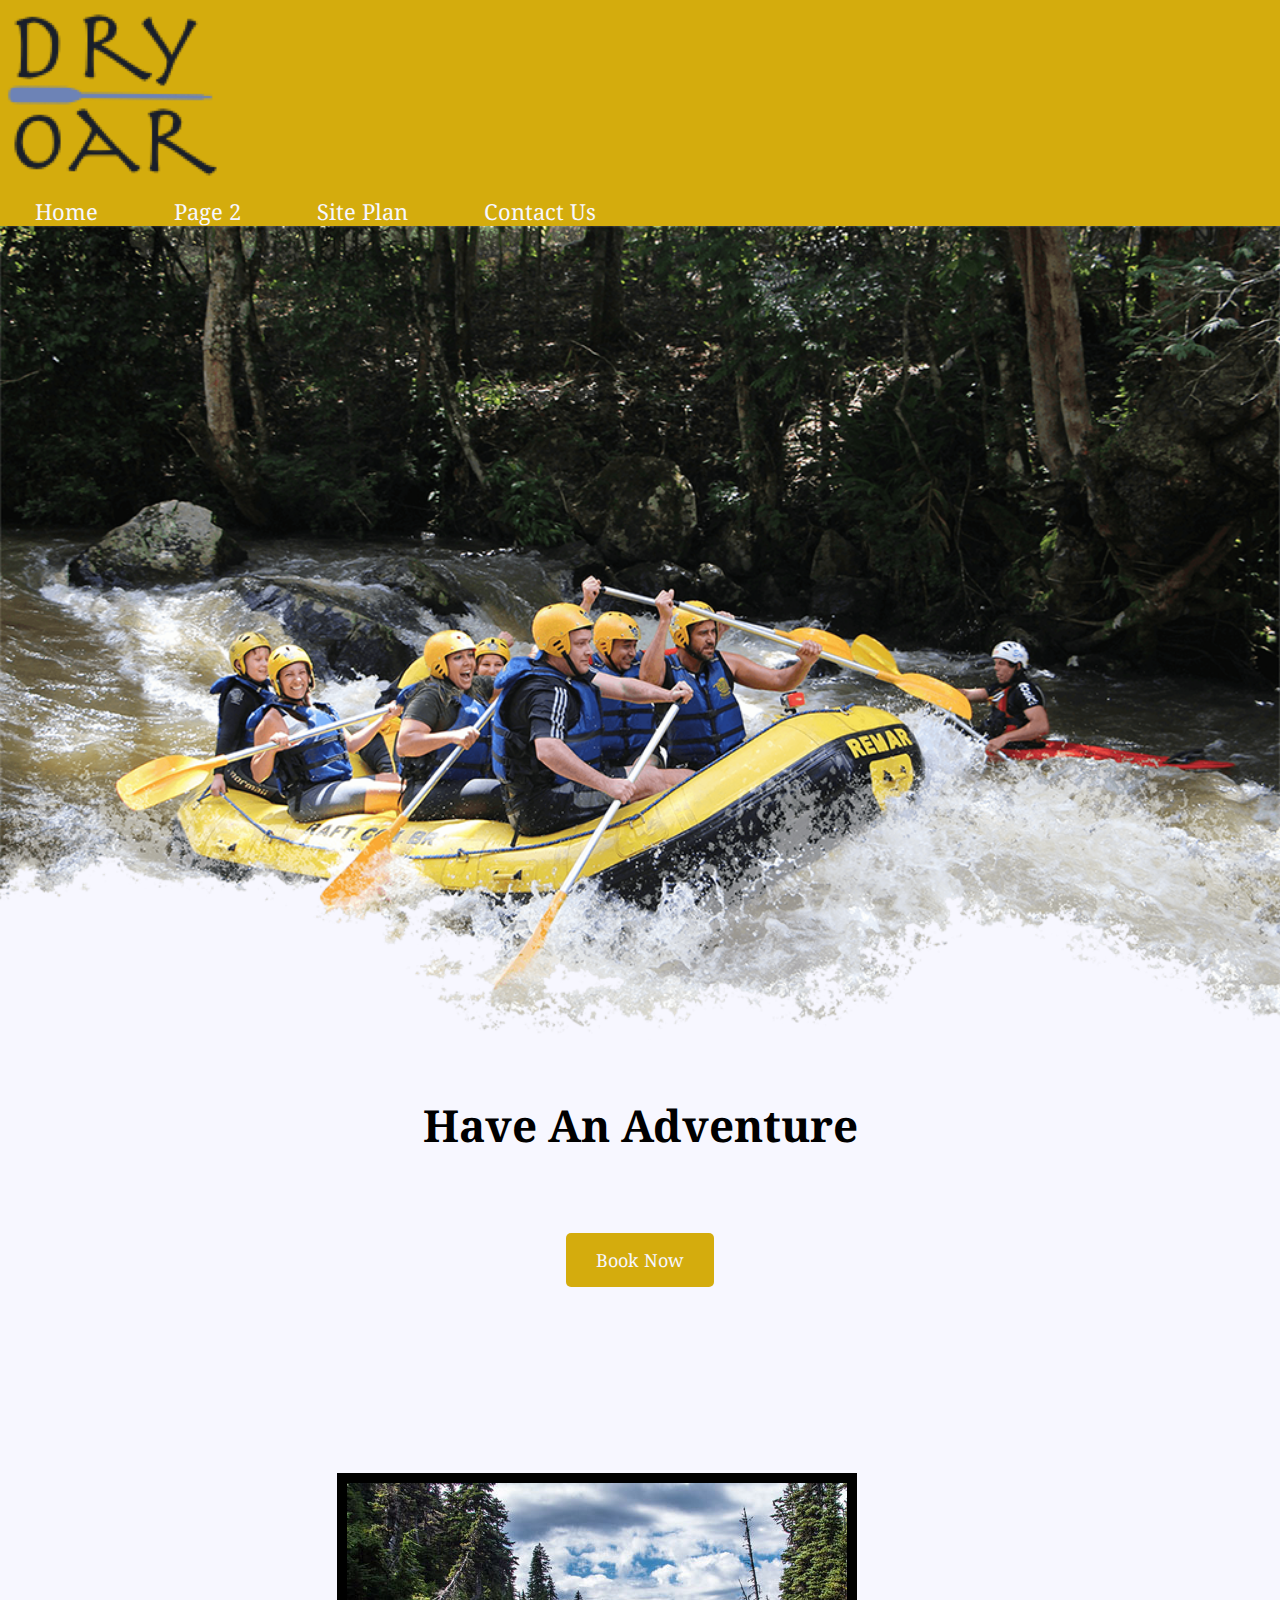
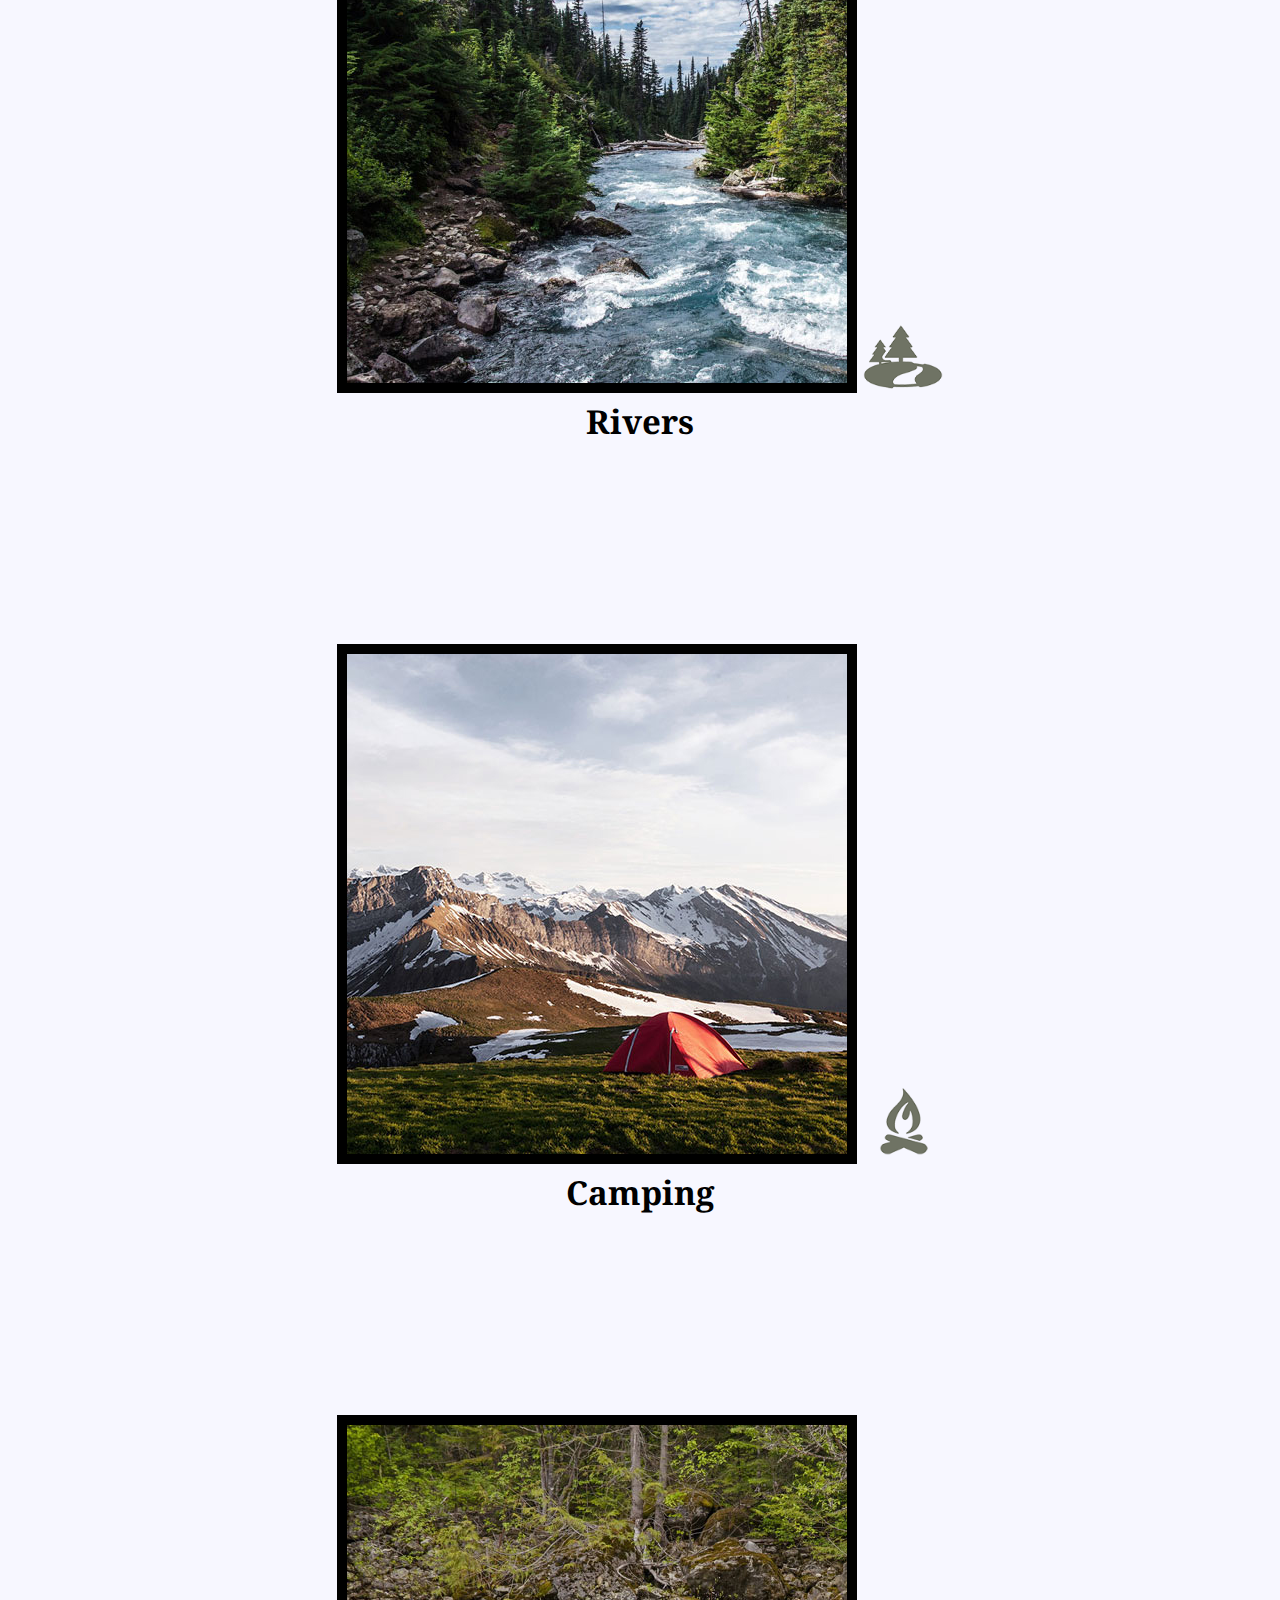
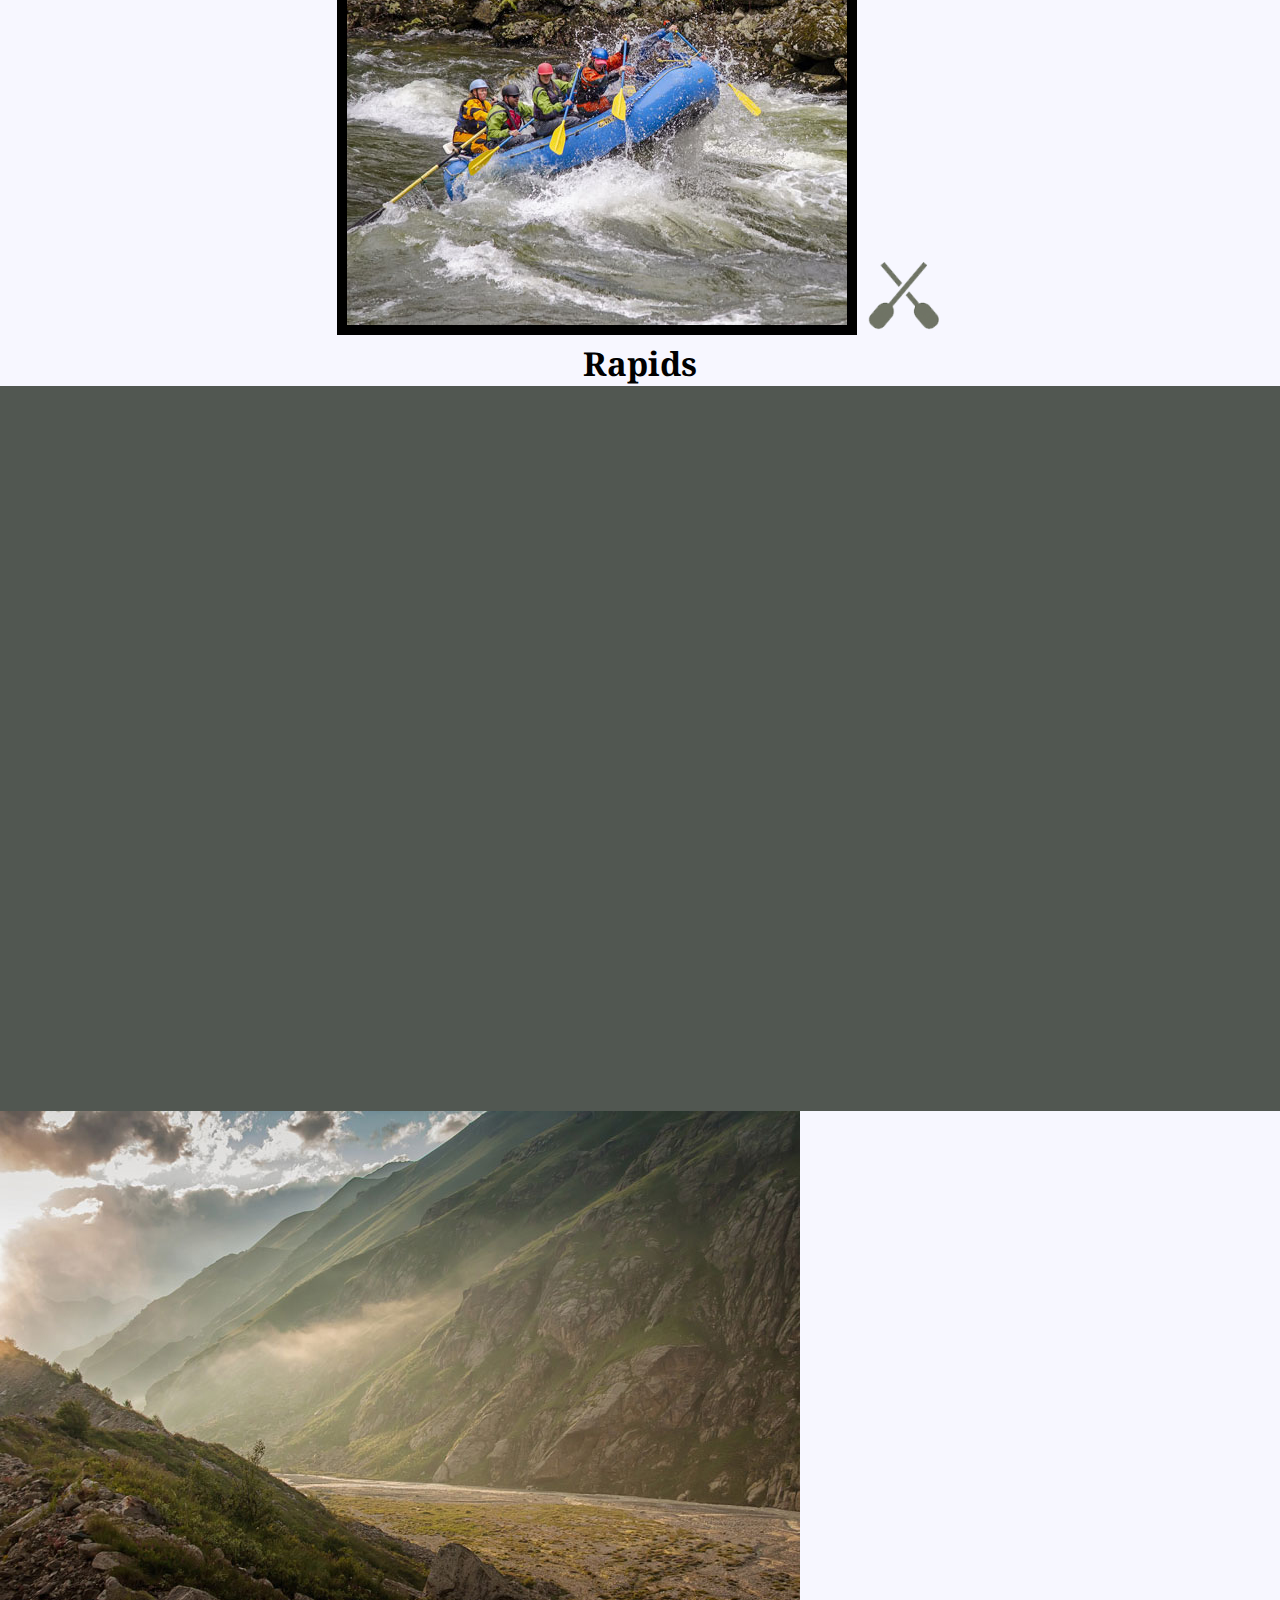
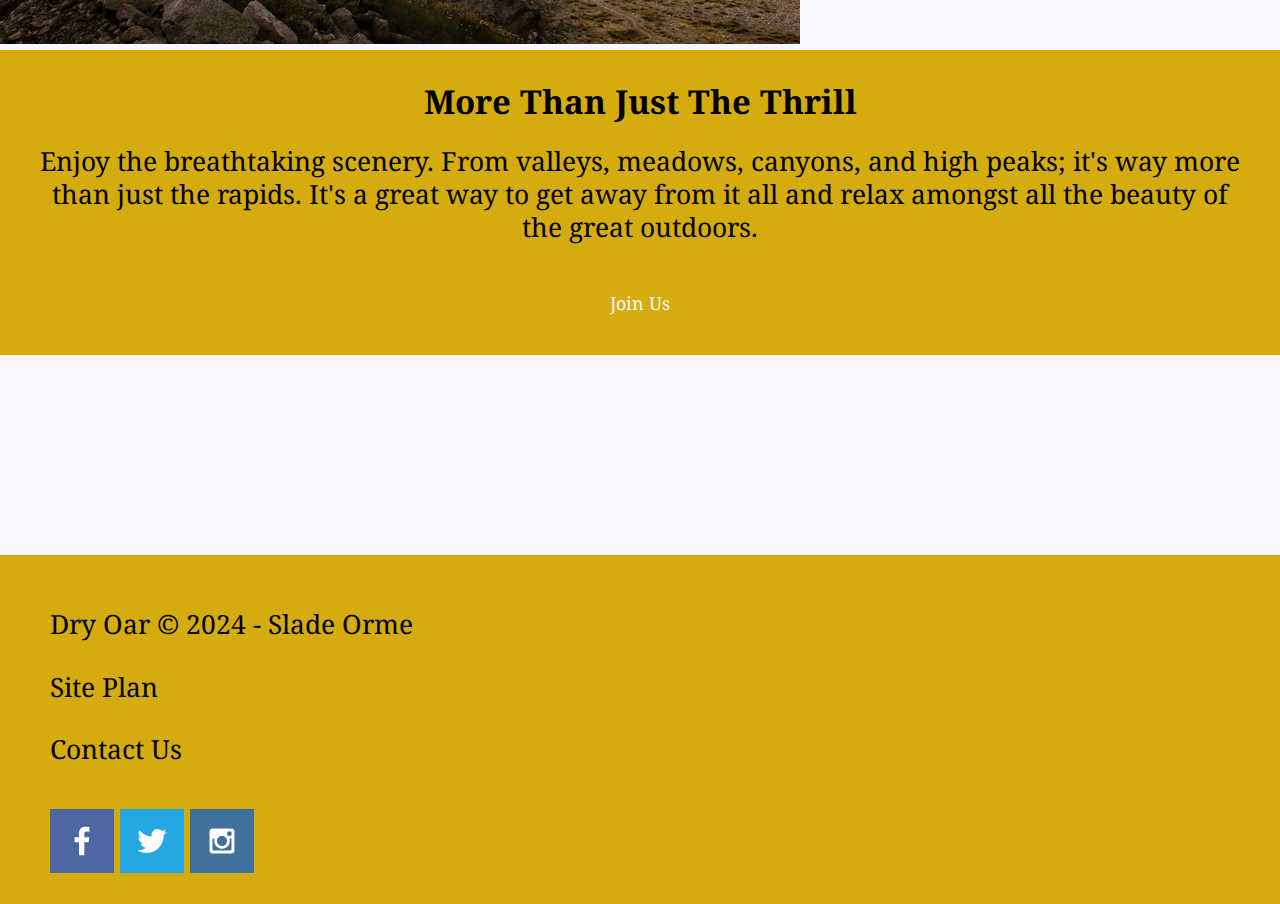
==== index.html @ e1083955 "Update css styling." ====
<!DOCTYPE html>
<html lang="en">
<head>
    <meta charset="UTF-8">
    <meta name="viewport" content="width=device-width, initial-scale=1.0">
    <title>White Water Rafting</title>
    <link rel="stylesheet" href="wwr/styles/style.css">
</head>
<body>
    <div id="content">
        <header>
            <a id="logo_link" href="index.html">
                <img class="logo" src="wwr/images/logo_1.png" alt="Dry Oar Logo">
            </a>
            <nav>
                <a href="index.html">Home</a>
                <a href="#">Page 2</a>
                <a href="site-plan-rafting.html" target="_blank">Site Plan</a>
                <a href="contactus.html" target="_blank">Contact Us</a>
            </nav>
        </header>
        <div id="hero">
            <div id="hero-box">
                <img id="hero-img" src="wwr/images/hero.png" alt="People enjoying white water rafting">
            </div>
            <section id="hero-msg">
                <h1 class="home-title">Have An Adventure</h1>
                <h4>Make Memories with Dry Oar</h4>
                <div class="button-box">
                    <a class="book" href="contactus.html">Book Now</a>
                </div>
            </section>
        </div>
        <main class="home-grid">
            <section class="rivers-card">
                <img class="card-img" src="wwr/images/rivers.jpg" alt="River in forest">
                <img class="icon" src="wwr/images/river_icon.png" alt="River icon">
                <h2>Rivers</2>
            </section>
            <section class="camping-card">
                <img class="card-img" src="wwr/images/camping.jpg" alt="Tent in mountains">
                <img class="icon" src="wwr/images/fire_icon.png" alt="Fire icon">
                <h2>Camping</h2>
            </section>
            <section class="rapids-card">
                <img class="card-img" src="wwr/images/rapids.jpg" alt="Rafting boat">
                <img class="icon" src="wwr/images/oars.png" alt="Oars icon">
                <h2>Rapids</h2>
            </section>
            <div id="background"></div>
            <img class="mountains" src="wwr/images/mountains.jpg" alt="Misty mountains">
            <section class="msg">
                <h2>More Than Just The Thrill</h2>
                <p>Enjoy the breathtaking scenery. From valleys, meadows, canyons, and high peaks; it's way more than just the rapids. It's a great way to get away from it all and relax amongst all the beauty of the great outdoors.</p>
                <a class="join" href="rivers.html">Join Us</a>
            </section>
        </main>
        <footer>
            <p>Dry Oar &copy; 2024 - Slade Orme</p>
            <p><a href="site-plan-rafting.html">Site Plan</a></p>
            <p><a href="contactus.html">Contact Us</a></p>
            <div class="social">
                <a href="https://facebook.com" target="_blank">
                    <img src="wwr/images/facebook.png" alt="Facebook icon">
                </a>
                <a href="https://twitter.com" target="_blank">
                    <img src="wwr/images/twitter.png" alt="Twitter icon">
                </a>
                <a href="https://instagram.com" target="_blank">
                    <img src="wwr/images/instagram.png" alt="Instagram icon">
                </a>
            </div>
        </footer>
    </div>
</body>
</html>
---- wwr/styles/style.css ----
@import url('https://fonts.googleapis.com/css2?family=Noto+Sans:ital,wght@0,100..900;1,100..900&family=Noto+Serif:ital,wght@0,100..900;1,100..900&display=swap');

body {
    font-family: "Noto Serif", Arial, Helvetica, sans-serif;
    font-size: 22px;
    background-color: #f7f7ff;
    margin: 0;
    padding: 0;
}

#content {
    max-width: 1600px;
    margin: 0 auto;
}

#background {
    height: 725px;
    background-color: #515751;
}

header {
    background-color: #d4ac0d;
}

nav a {
    text-align: center;
    color: #f7f7ff;
    text-decoration: none;
    padding: 35px;
}

nav a:hover {
    background-color: #395366;
    color: #f7f7ff;
}

#logo_link {
    padding-top: 5px;
}

#hero-msg h1, #hero-msg h4 {
    text-align: center;
}

#hero-img {
    width: 100%;
}

.book, .join {
    background-color: #d4ac0d;
    color: #f7f7ff;
    text-decoration: none;
    font-size: 18px;
    padding: 15px 30px;
    margin-top: 50px;
    border-radius: 5px;
}

.book:hover, .join:hover {
    background-color: #395366;
    color: #f7f7ff;
}

.button-box {
    text-align: center;
}

main section {
    text-align: center;
}

main section img {
    box-sizing: border-box;
}

.home-title {
    font-family: "Noto Serif", Arial, Helvetica, sans-serif;
    font-size: 2em;
    color: #000000;
    margin-top: 10px;
}

.msg {
    background-color: #d4ac0d;
    line-height: 1.5em;
    padding: 35px;
}

b.msg {
    background-color: #515751;
}

.msg h2 {
    font-family: "Noto Serif", Arial, Helvetica, sans-serif;
    color: #000000;
}

.msg p {
    color: #000000;
    font-size: 1.2em;
    padding-bottom: 15px;
}

footer {
    background-color: #d4ac0d;
    color: #000000;
    padding: 25px 50px;
    margin-top: 200px;
}

footer a {
    color: #000000;
    text-decoration: none;
}

footer p {
    font-size: 1.2em;
}

footer p:hover {
    text-decoration: underline;
}

footer a:hover {
    color: #f7f7ff;
}

footer .social img {
    padding-top: 15px;
}

h2 {
    margin: 0;
}

h4 {
    color: #f7f7ff;
}

.icon {
    width: 80px;
    padding-top: 10px;
}

.rivers-card {
    margin: 200px 0;
}

.camping-card {
    margin: 200px 0;
}

.mountains-card {
    margin: 200px 0;
}

.card-img {
    border: 10px solid #000;
}
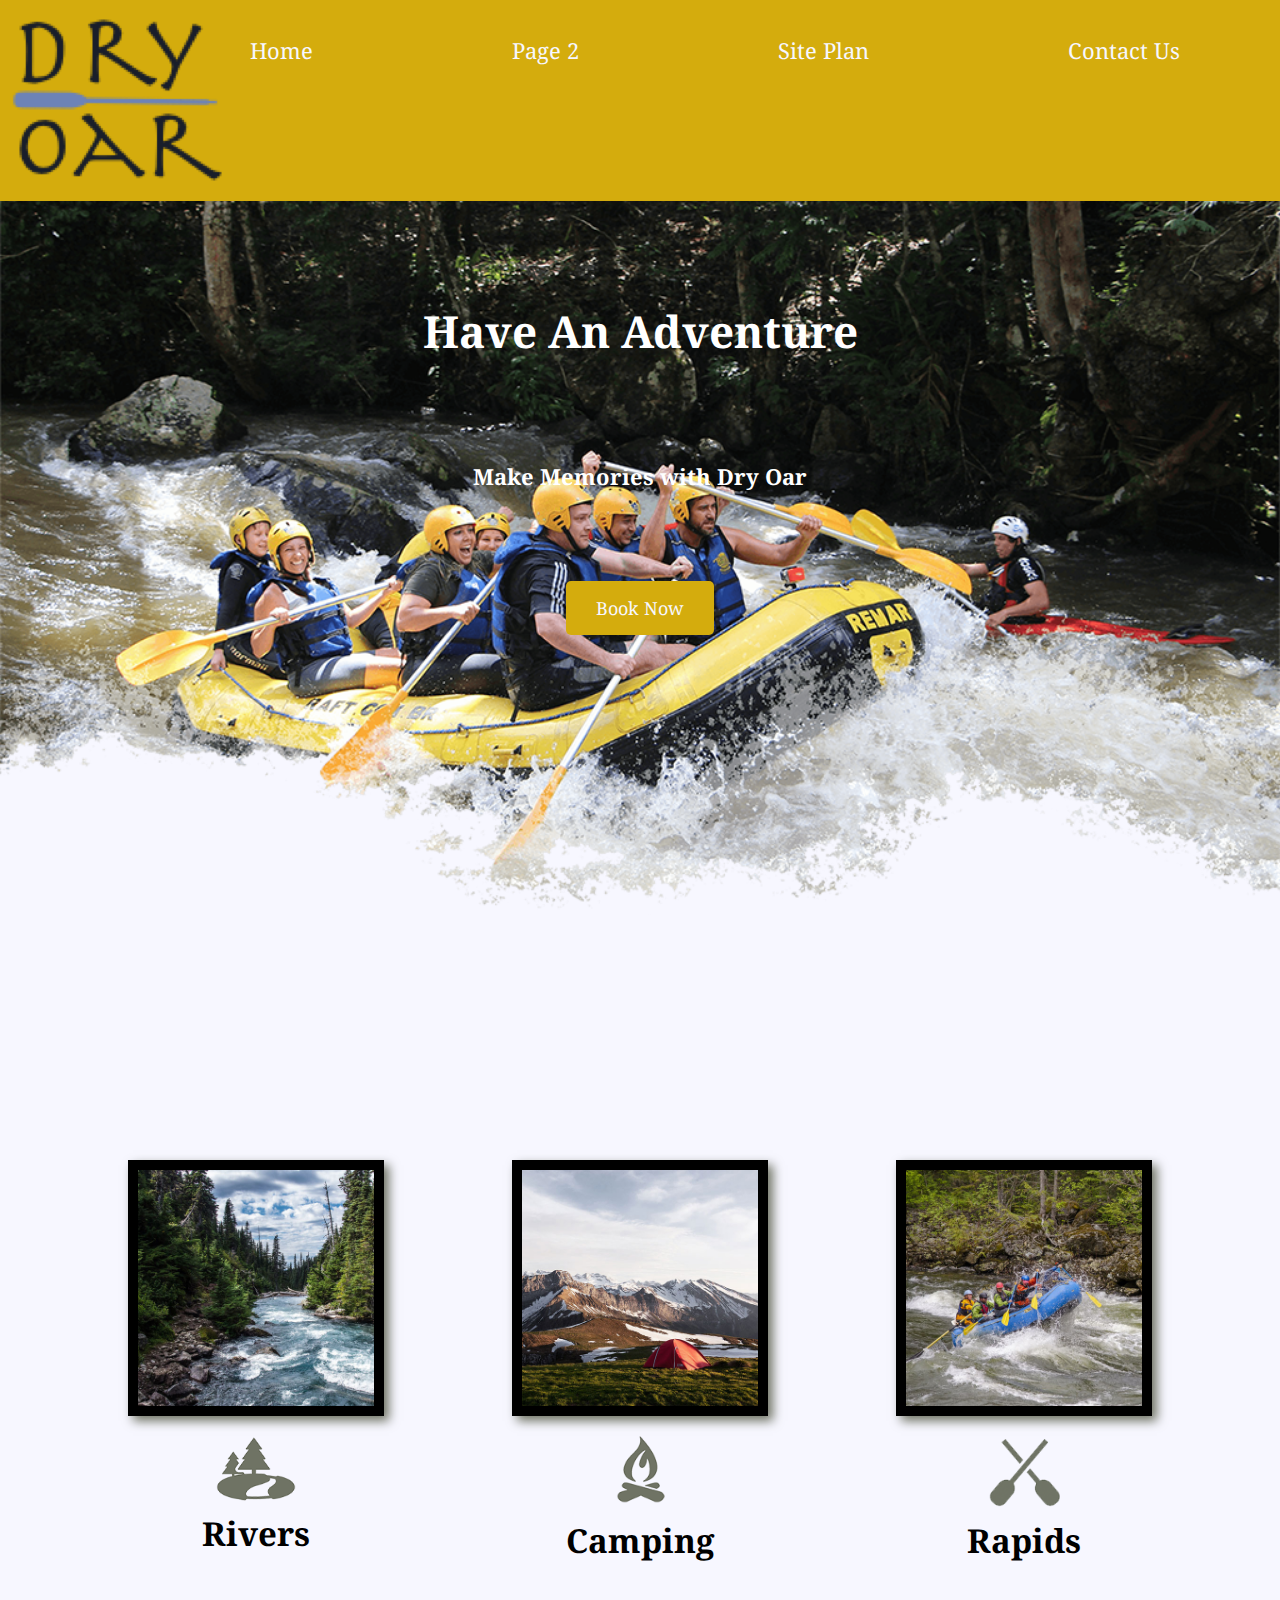
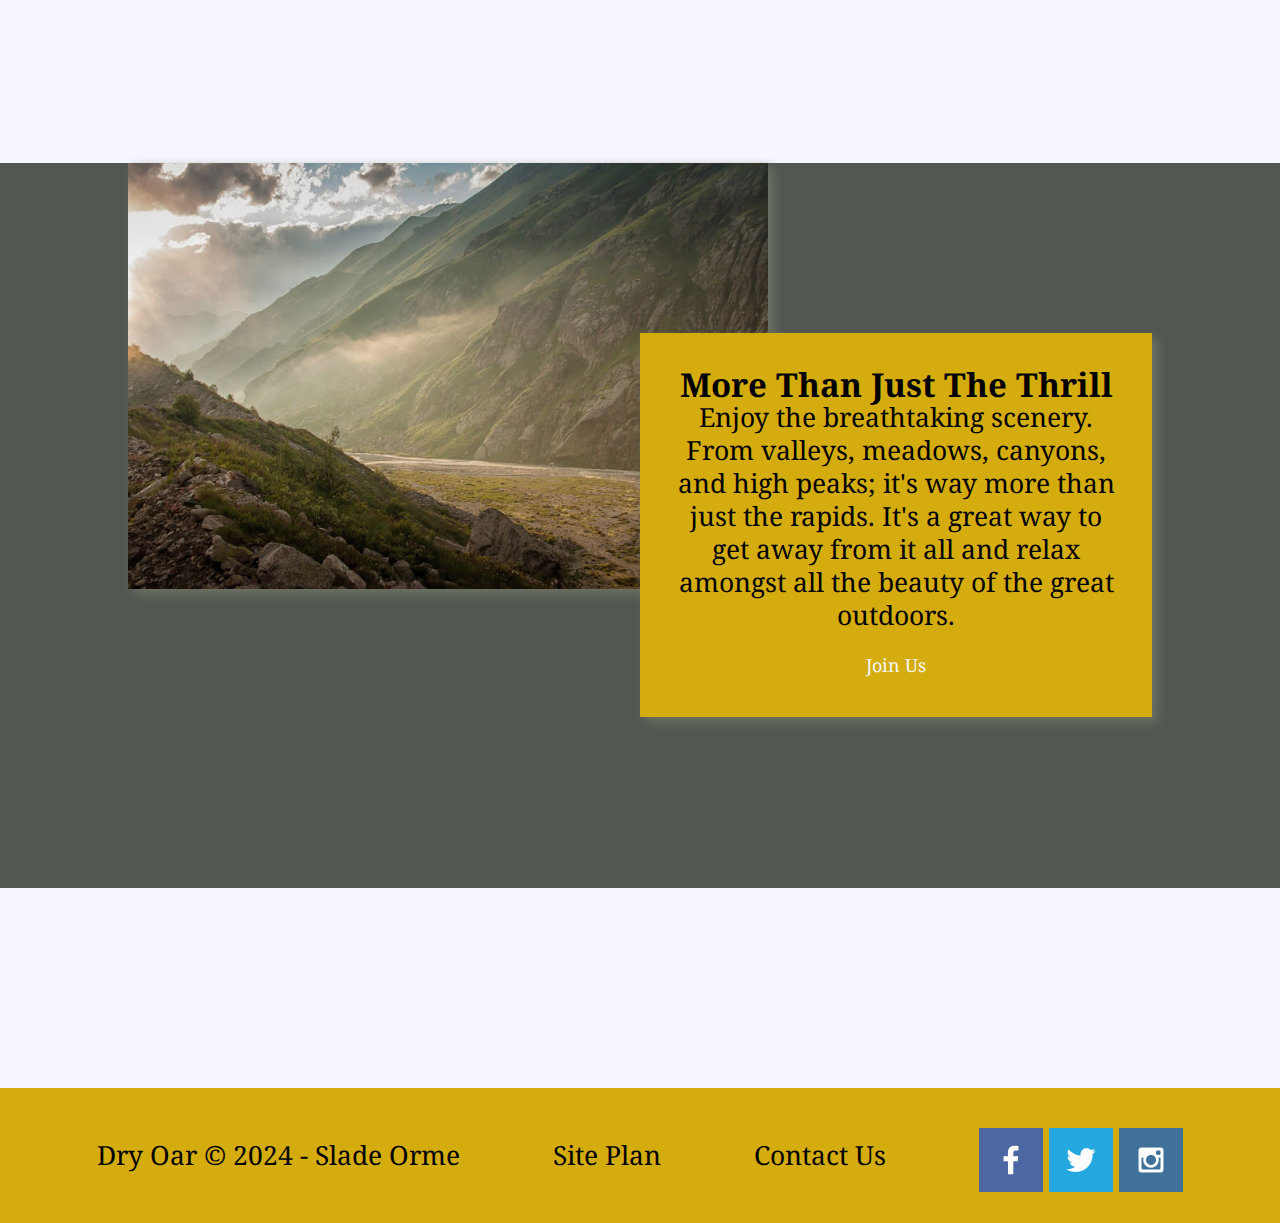
==== commit 6e3a75ba: "site plan update" ====
--- a/index.html
+++ b/index.html
@@ -4,7 +4,7 @@
     <meta charset="UTF-8">
     <meta name="viewport" content="width=device-width, initial-scale=1.0">
     <title>White Water Rafting</title>
-    <link rel="stylesheet" href="wwr/styles/style.css">
+    <link rel="stylesheet" href="/wwr/styles/style.css">
 </head>
 <body>
     <div id="content">
@@ -35,7 +35,7 @@
             <section class="rivers-card">
                 <img class="card-img" src="wwr/images/rivers.jpg" alt="River in forest">
                 <img class="icon" src="wwr/images/river_icon.png" alt="River icon">
-                <h2>Rivers</2>
+                <h2>Rivers</h2>
             </section>
             <section class="camping-card">
                 <img class="card-img" src="wwr/images/camping.jpg" alt="Tent in mountains">
--- a/wwr/styles/style.css
+++ b/wwr/styles/style.css
@@ -1,4 +1,10 @@
 @import url('https://fonts.googleapis.com/css2?family=Noto+Sans:ital,wght@0,100..900;1,100..900&family=Noto+Serif:ital,wght@0,100..900;1,100..900&display=swap');
+
+* {
+    margin: 0;
+    padding: 0;
+    box-sizing: border-box;
+}
 
 body {
     font-family: "Noto Serif", Arial, Helvetica, sans-serif;
@@ -19,7 +25,10 @@
 }
 
 header {
-    background-color: #d4ac0d;
+    width: 100%;
+    background-color: #d4ac0d;
+    display: grid;
+    grid-template-columns: 150px auto;
 }
 
 nav a {
@@ -29,17 +38,48 @@
     padding: 35px;
 }
 
+nav {
+    display: flex;
+    justify-content: space-around;
+}
+
 nav a:hover {
     background-color: #395366;
     color: #f7f7ff;
 }
 
+#hero {
+    display: grid;
+    grid-template-columns: 1fr 3fr 1fr;
+    margin-top: -100px;
+}
+
+#hero-box {
+    grid-column: 1/4;
+    grid-row: 1/3;
+    z-index: -1;
+}
+
 #logo_link {
     padding-top: 5px;
+    padding-left: 5px;
+    /* justify-self: center;
+    align-self: center; */
+}
+
+#hero-msg {
+    text-align: center;
+    grid-column: 2/3;
+    grid-row: 1/2;
+    margin-top: 100px;
 }
 
 #hero-msg h1, #hero-msg h4 {
     text-align: center;
+    grid-column: 2/3;
+    grid-row: 1/2;
+    margin-top: 100px;
+    color: white;
 }
 
 #hero-img {
@@ -63,6 +103,7 @@
 
 .button-box {
     text-align: center;
+    margin: 100px;
 }
 
 main section {
@@ -80,10 +121,17 @@
     margin-top: 10px;
 }
 
+.home-grid {
+    display: grid;
+    grid-template-columns: repeat(10, 1fr);
+}
+
 .msg {
     background-color: #d4ac0d;
     line-height: 1.5em;
     padding: 35px;
+    grid-column: 6/10;
+    grid-row: 6/7;
 }
 
 b.msg {
@@ -106,6 +154,9 @@
     color: #000000;
     padding: 25px 50px;
     margin-top: 200px;
+    display: flex;
+    justify-content: space-around;
+    align-items: center;
 }
 
 footer a {
@@ -144,16 +195,93 @@
 
 .rivers-card {
     margin: 200px 0;
+    grid-column: 2/4;
+    grid-row: 2/3;
 }
 
 .camping-card {
     margin: 200px 0;
-}
-
-.mountains-card {
+    grid-column: 5/7;
+    grid-row: 2/3;
+}
+
+.rapids-card {
     margin: 200px 0;
+    grid-column: 8/10;
+    grid-row: 2/3;
 }
 
 .card-img {
     border: 10px solid #000;
-}
+    width: 100%;
+    transition: transform .5s;
+    box-shadow: 5px 5px 10px #6f7364;
+}
+
+.card-img:hover {
+    opacity: .6;
+    transform: scale(1.1);
+}
+
+#background {
+    grid-column: 1/11;
+    grid-row: 5/8;
+}
+
+.mountains {
+    width: 100%;
+    grid-column: 2/7;
+    grid-row: 5/8;
+    box-shadow: 5px 5px 10px #6f7364;
+}
+
+.msg {
+    width: 100%;
+    grid-column: 6/10;
+    grid-row: 6/7;
+    box-shadow: 5px 5px 10px #6f7364;
+}
+
+@media screen and (max-width: 900px) {
+    #hero, .home-grid {
+        display: block;
+        height: auto;
+    }
+    nav, footer {
+        flex-direction: column;
+    }
+    nav a {
+        display: block;
+        padding: 15px;
+    }
+    #hero {
+        margin-top: 0;
+    }
+    #hero-msg {
+        margin-top: 0;
+    }
+    #hero-msg h4 {
+        display: none;
+    }
+    #hero-msg h1 {
+        color: #6f7364;
+    }
+    .home-title {
+        font-size: 25px;
+    }
+    .rivers-card, .camping-card, .rapids-card { 
+        margin: 50px auto;
+        width: 60%;
+    }
+    #background {
+        display: none;
+    }
+    .mountains, .msg {
+        width: 80%;
+        display: block;
+        margin: 0 auto;
+    }
+    footer {
+        margin-top: 25px;
+    }
+}
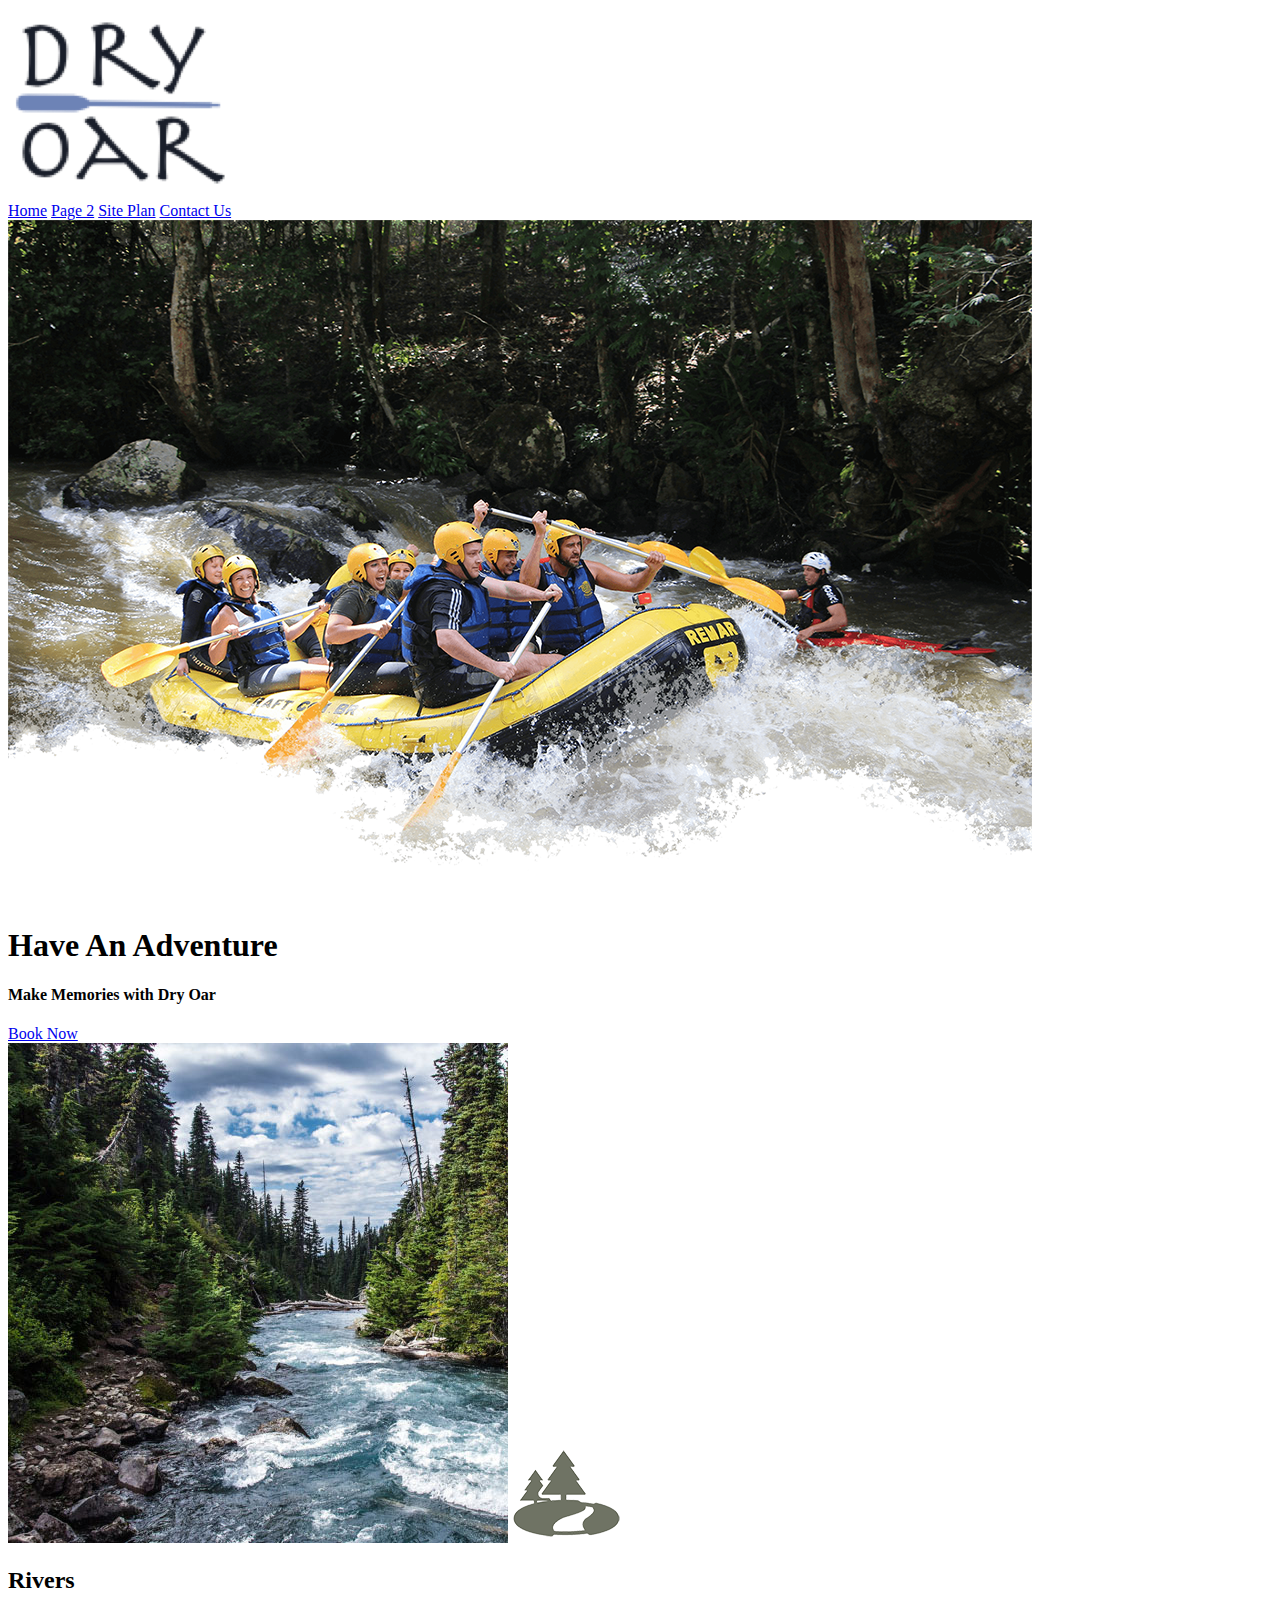
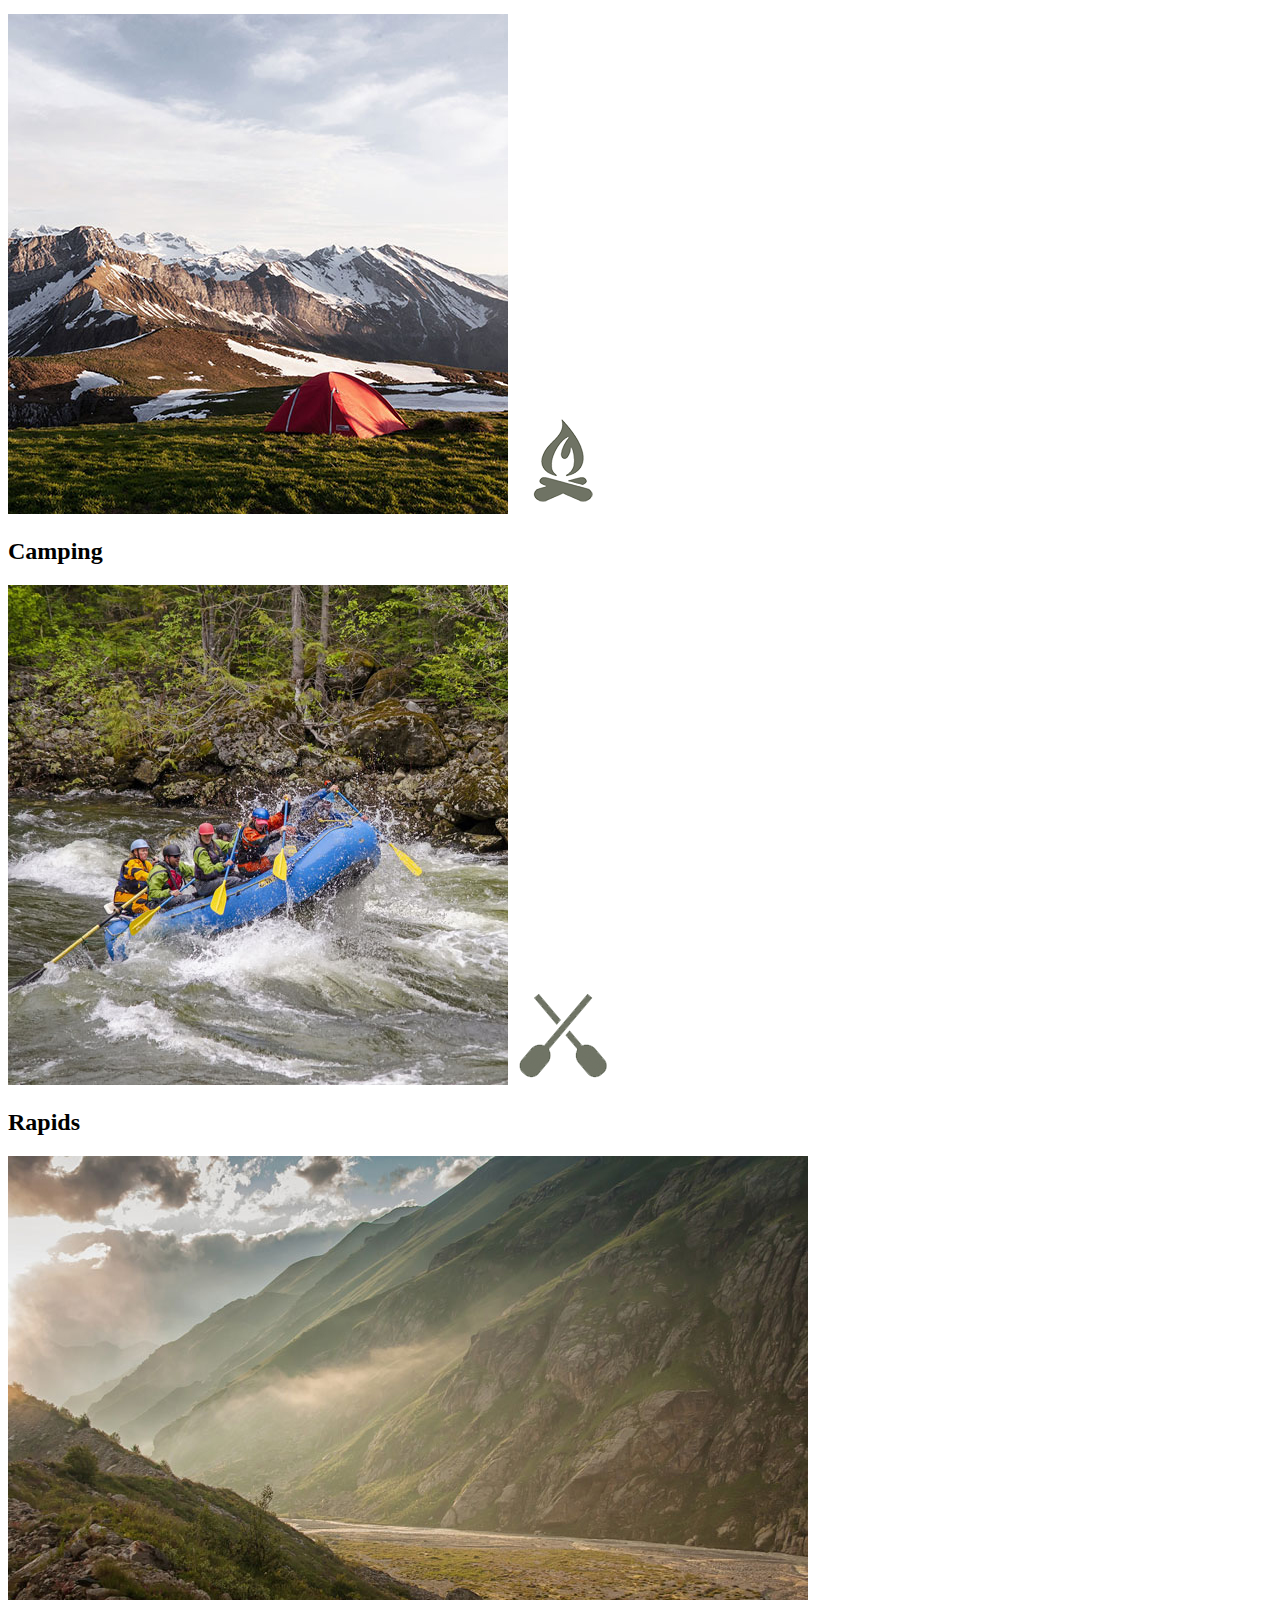
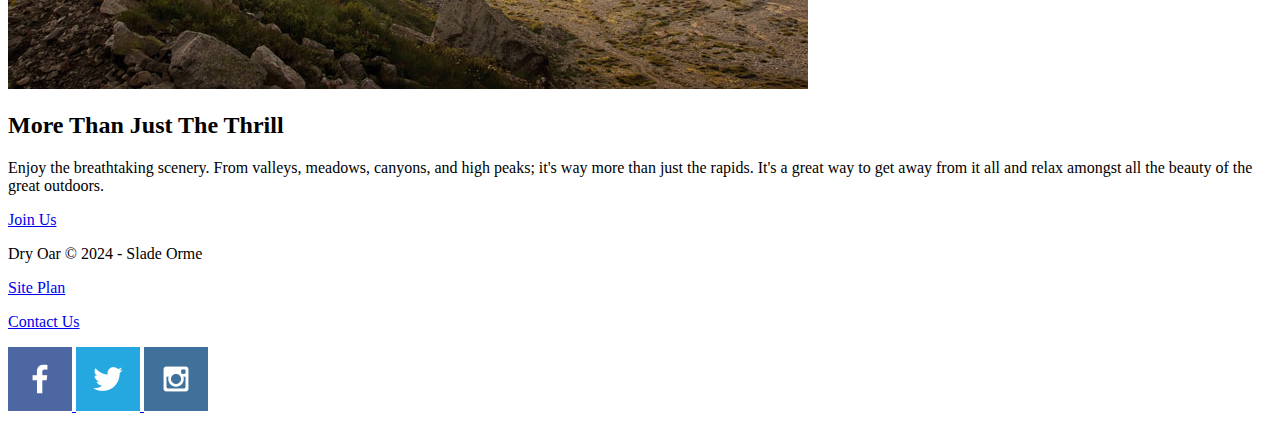
==== commit f5c5eb08: "test fix css" ====
--- a/index.html
+++ b/index.html
@@ -4,7 +4,7 @@
     <meta charset="UTF-8">
     <meta name="viewport" content="width=device-width, initial-scale=1.0">
     <title>White Water Rafting</title>
-    <link rel="stylesheet" href="/wwr/styles/style.css">
+    <link rel="stylesheet" href="">
 </head>
 <body>
     <div id="content">
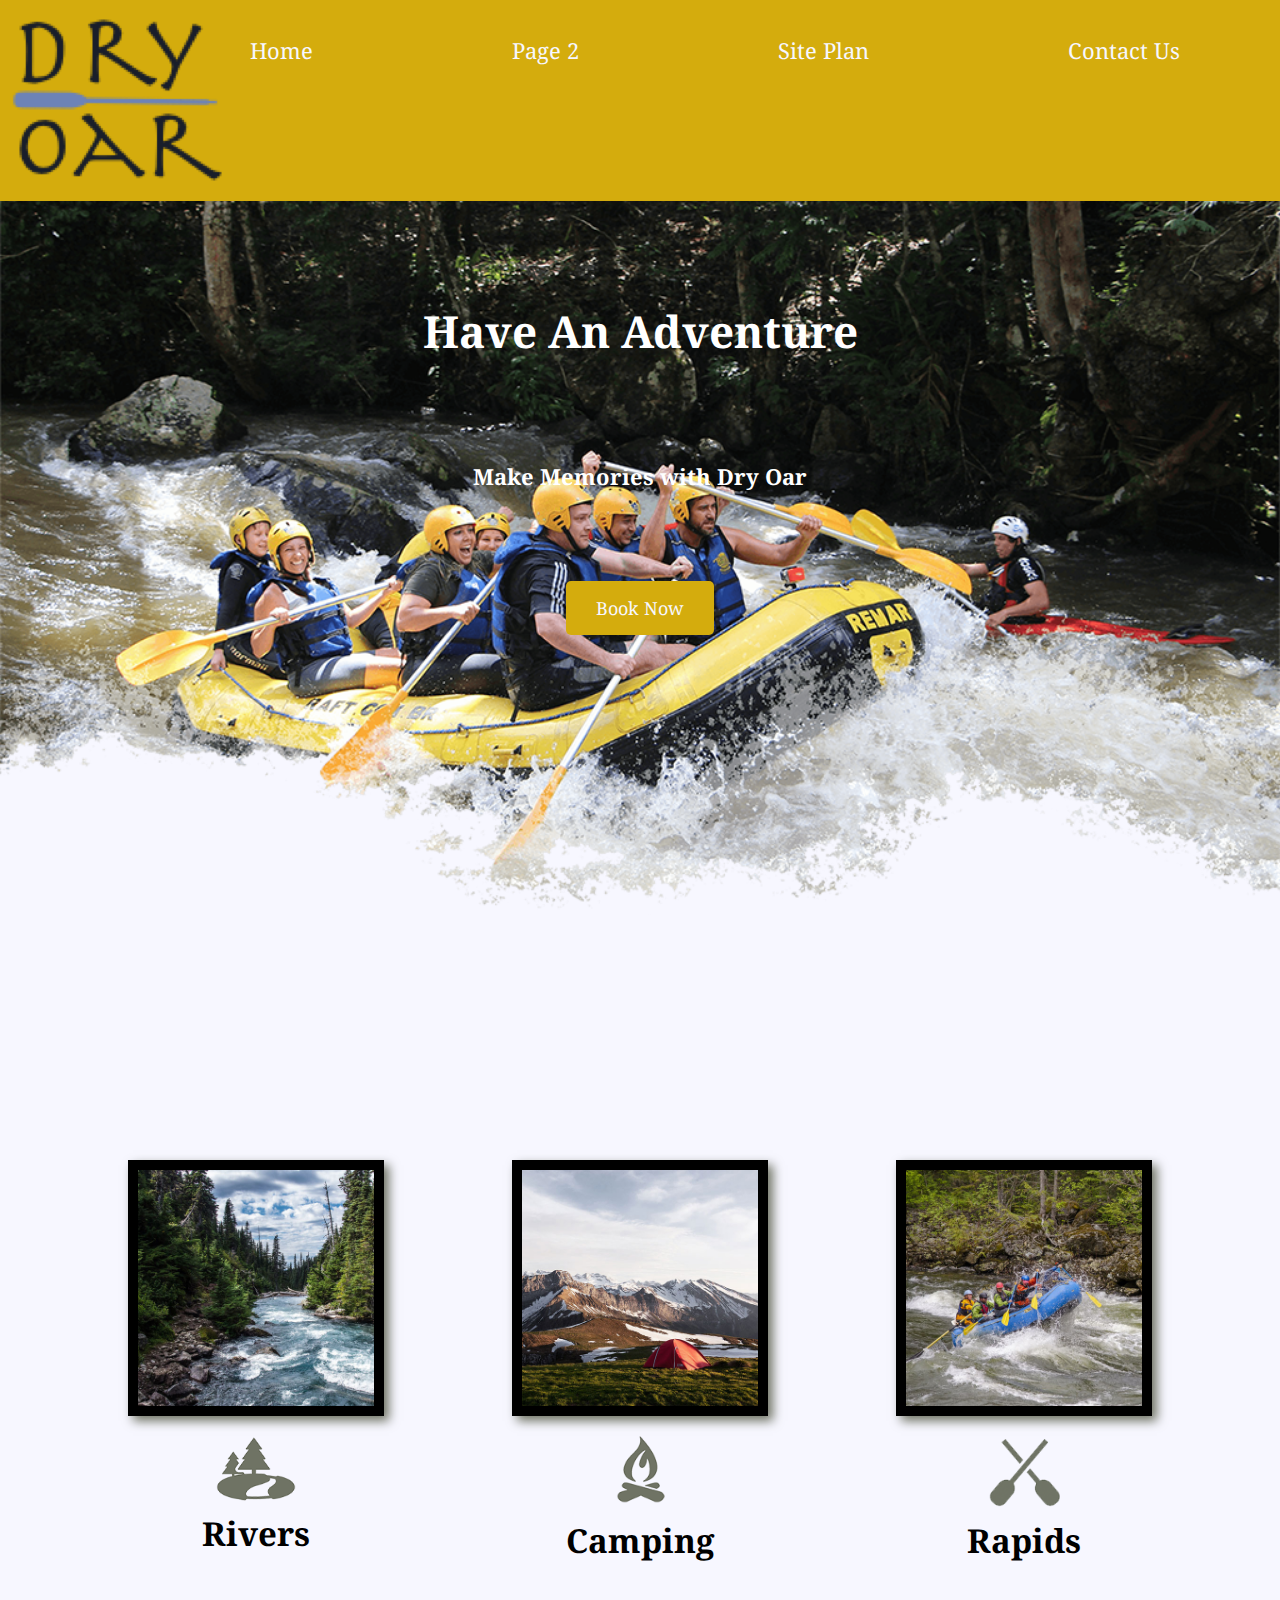
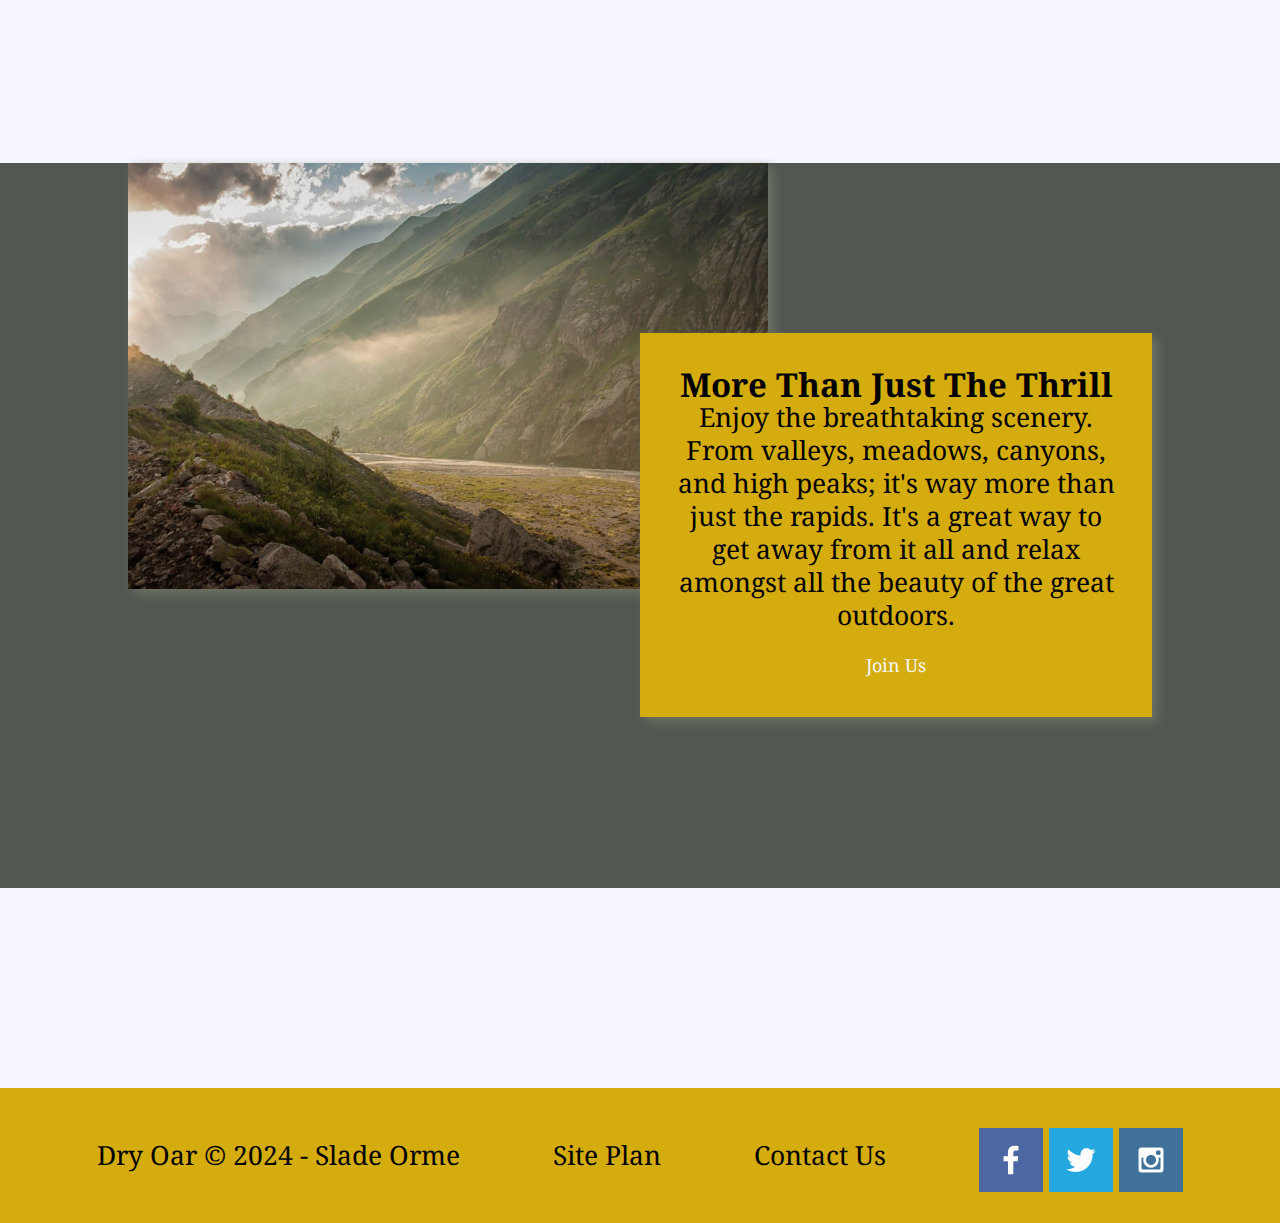
==== commit a913768d: "fix css" ====
--- a/index.html
+++ b/index.html
@@ -4,7 +4,7 @@
     <meta charset="UTF-8">
     <meta name="viewport" content="width=device-width, initial-scale=1.0">
     <title>White Water Rafting</title>
-    <link rel="stylesheet" href="">
+    <link rel="stylesheet" href="/wwr/styles/style.css">
 </head>
 <body>
     <div id="content">
--- a/wwr/styles/style.css
+++ b/wwr/styles/style.css
@@ -0,0 +1,287 @@
+@import url('https://fonts.googleapis.com/css2?family=Noto+Sans:ital,wght@0,100..900;1,100..900&family=Noto+Serif:ital,wght@0,100..900;1,100..900&display=swap');
+
+* {
+    margin: 0;
+    padding: 0;
+    box-sizing: border-box;
+}
+
+body {
+    font-family: "Noto Serif", Arial, Helvetica, sans-serif;
+    font-size: 22px;
+    background-color: #f7f7ff;
+    margin: 0;
+    padding: 0;
+}
+
+#content {
+    max-width: 1600px;
+    margin: 0 auto;
+}
+
+#background {
+    height: 725px;
+    background-color: #515751;
+}
+
+header {
+    width: 100%;
+    background-color: #d4ac0d;
+    display: grid;
+    grid-template-columns: 150px auto;
+}
+
+nav a {
+    text-align: center;
+    color: #f7f7ff;
+    text-decoration: none;
+    padding: 35px;
+}
+
+nav {
+    display: flex;
+    justify-content: space-around;
+}
+
+nav a:hover {
+    background-color: #395366;
+    color: #f7f7ff;
+}
+
+#hero {
+    display: grid;
+    grid-template-columns: 1fr 3fr 1fr;
+    margin-top: -100px;
+}
+
+#hero-box {
+    grid-column: 1/4;
+    grid-row: 1/3;
+    z-index: -1;
+}
+
+#logo_link {
+    padding-top: 5px;
+    padding-left: 5px;
+    /* justify-self: center;
+    align-self: center; */
+}
+
+#hero-msg {
+    text-align: center;
+    grid-column: 2/3;
+    grid-row: 1/2;
+    margin-top: 100px;
+}
+
+#hero-msg h1, #hero-msg h4 {
+    text-align: center;
+    grid-column: 2/3;
+    grid-row: 1/2;
+    margin-top: 100px;
+    color: white;
+}
+
+#hero-img {
+    width: 100%;
+}
+
+.book, .join {
+    background-color: #d4ac0d;
+    color: #f7f7ff;
+    text-decoration: none;
+    font-size: 18px;
+    padding: 15px 30px;
+    margin-top: 50px;
+    border-radius: 5px;
+}
+
+.book:hover, .join:hover {
+    background-color: #395366;
+    color: #f7f7ff;
+}
+
+.button-box {
+    text-align: center;
+    margin: 100px;
+}
+
+main section {
+    text-align: center;
+}
+
+main section img {
+    box-sizing: border-box;
+}
+
+.home-title {
+    font-family: "Noto Serif", Arial, Helvetica, sans-serif;
+    font-size: 2em;
+    color: #000000;
+    margin-top: 10px;
+}
+
+.home-grid {
+    display: grid;
+    grid-template-columns: repeat(10, 1fr);
+}
+
+.msg {
+    background-color: #d4ac0d;
+    line-height: 1.5em;
+    padding: 35px;
+    grid-column: 6/10;
+    grid-row: 6/7;
+}
+
+b.msg {
+    background-color: #515751;
+}
+
+.msg h2 {
+    font-family: "Noto Serif", Arial, Helvetica, sans-serif;
+    color: #000000;
+}
+
+.msg p {
+    color: #000000;
+    font-size: 1.2em;
+    padding-bottom: 15px;
+}
+
+footer {
+    background-color: #d4ac0d;
+    color: #000000;
+    padding: 25px 50px;
+    margin-top: 200px;
+    display: flex;
+    justify-content: space-around;
+    align-items: center;
+}
+
+footer a {
+    color: #000000;
+    text-decoration: none;
+}
+
+footer p {
+    font-size: 1.2em;
+}
+
+footer p:hover {
+    text-decoration: underline;
+}
+
+footer a:hover {
+    color: #f7f7ff;
+}
+
+footer .social img {
+    padding-top: 15px;
+}
+
+h2 {
+    margin: 0;
+}
+
+h4 {
+    color: #f7f7ff;
+}
+
+.icon {
+    width: 80px;
+    padding-top: 10px;
+}
+
+.rivers-card {
+    margin: 200px 0;
+    grid-column: 2/4;
+    grid-row: 2/3;
+}
+
+.camping-card {
+    margin: 200px 0;
+    grid-column: 5/7;
+    grid-row: 2/3;
+}
+
+.rapids-card {
+    margin: 200px 0;
+    grid-column: 8/10;
+    grid-row: 2/3;
+}
+
+.card-img {
+    border: 10px solid #000;
+    width: 100%;
+    transition: transform .5s;
+    box-shadow: 5px 5px 10px #6f7364;
+}
+
+.card-img:hover {
+    opacity: .6;
+    transform: scale(1.1);
+}
+
+#background {
+    grid-column: 1/11;
+    grid-row: 5/8;
+}
+
+.mountains {
+    width: 100%;
+    grid-column: 2/7;
+    grid-row: 5/8;
+    box-shadow: 5px 5px 10px #6f7364;
+}
+
+.msg {
+    width: 100%;
+    grid-column: 6/10;
+    grid-row: 6/7;
+    box-shadow: 5px 5px 10px #6f7364;
+}
+
+@media screen and (max-width: 900px) {
+    #hero, .home-grid {
+        display: block;
+        height: auto;
+    }
+    nav, footer {
+        flex-direction: column;
+    }
+    nav a {
+        display: block;
+        padding: 15px;
+    }
+    #hero {
+        margin-top: 0;
+    }
+    #hero-msg {
+        margin-top: 0;
+    }
+    #hero-msg h4 {
+        display: none;
+    }
+    #hero-msg h1 {
+        color: #6f7364;
+    }
+    .home-title {
+        font-size: 25px;
+    }
+    .rivers-card, .camping-card, .rapids-card { 
+        margin: 50px auto;
+        width: 60%;
+    }
+    #background {
+        display: none;
+    }
+    .mountains, .msg {
+        width: 80%;
+        display: block;
+        margin: 0 auto;
+    }
+    footer {
+        margin-top: 25px;
+    }
+}
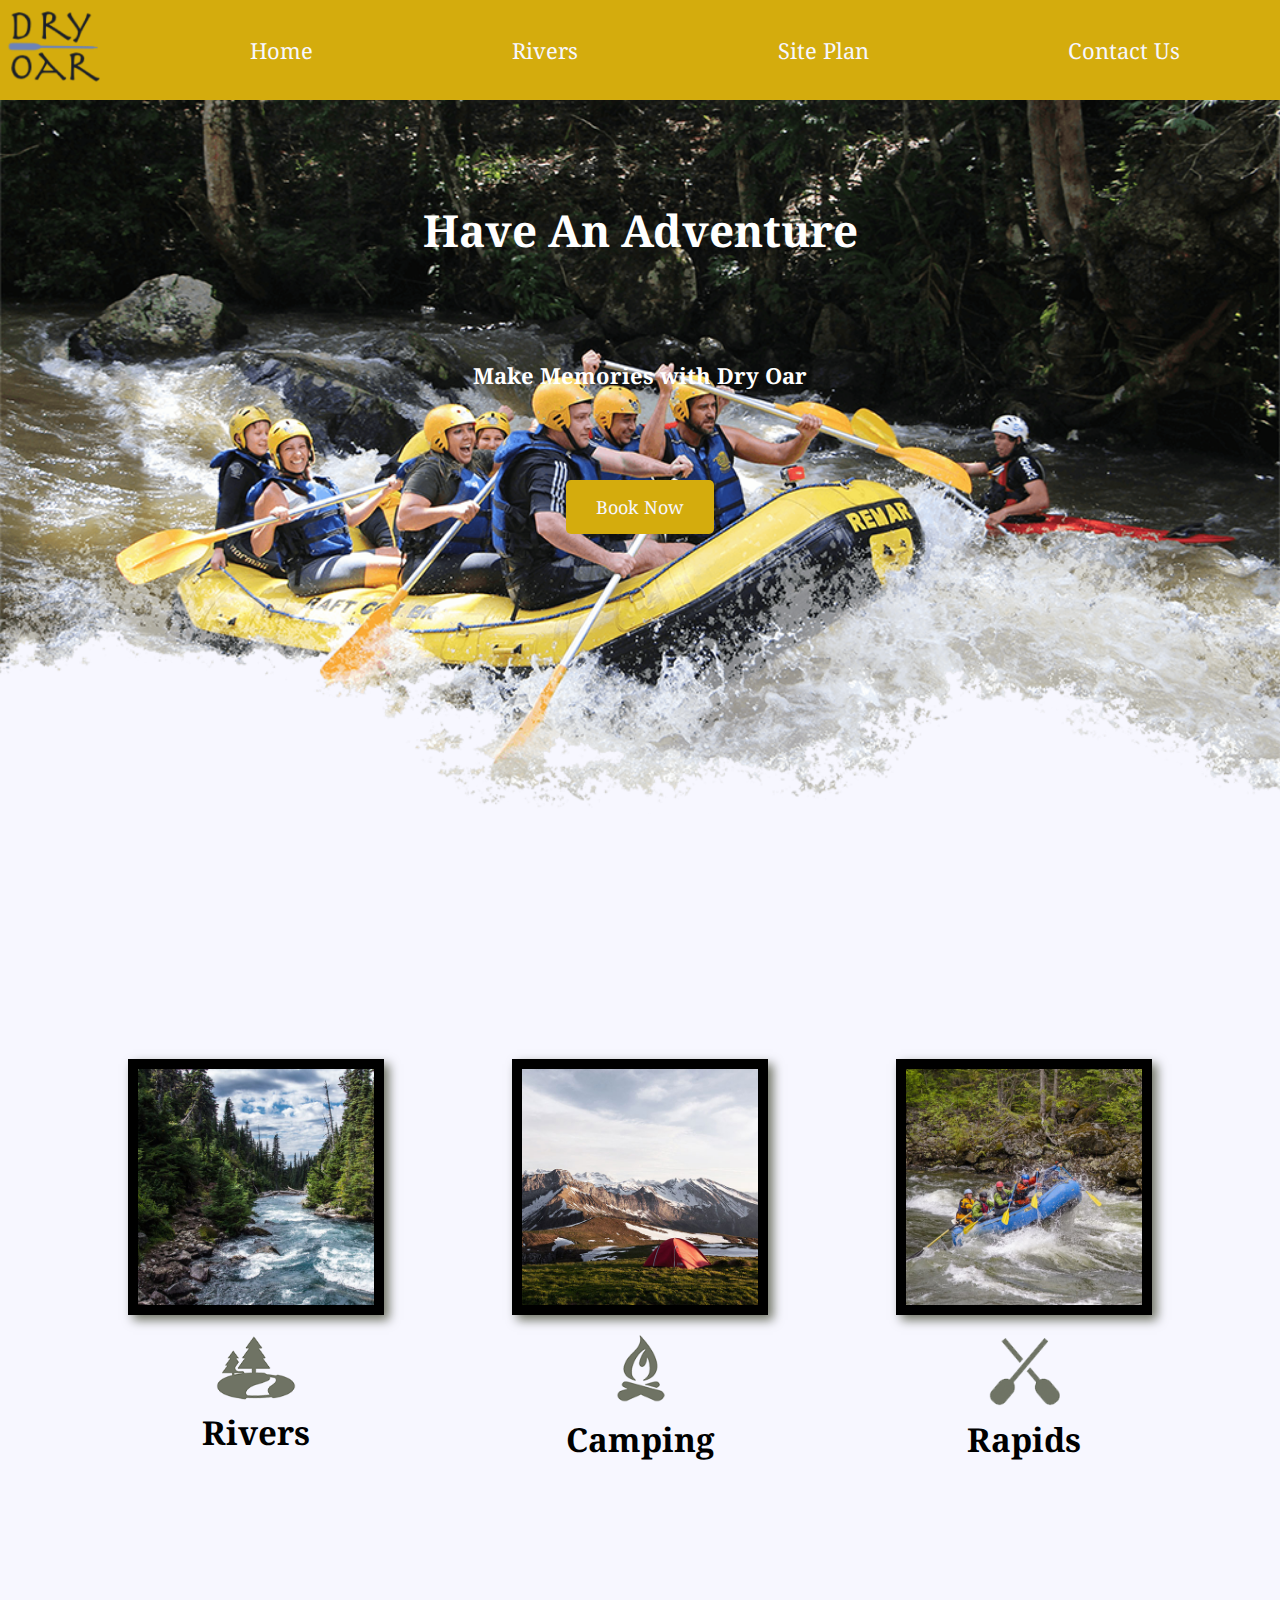
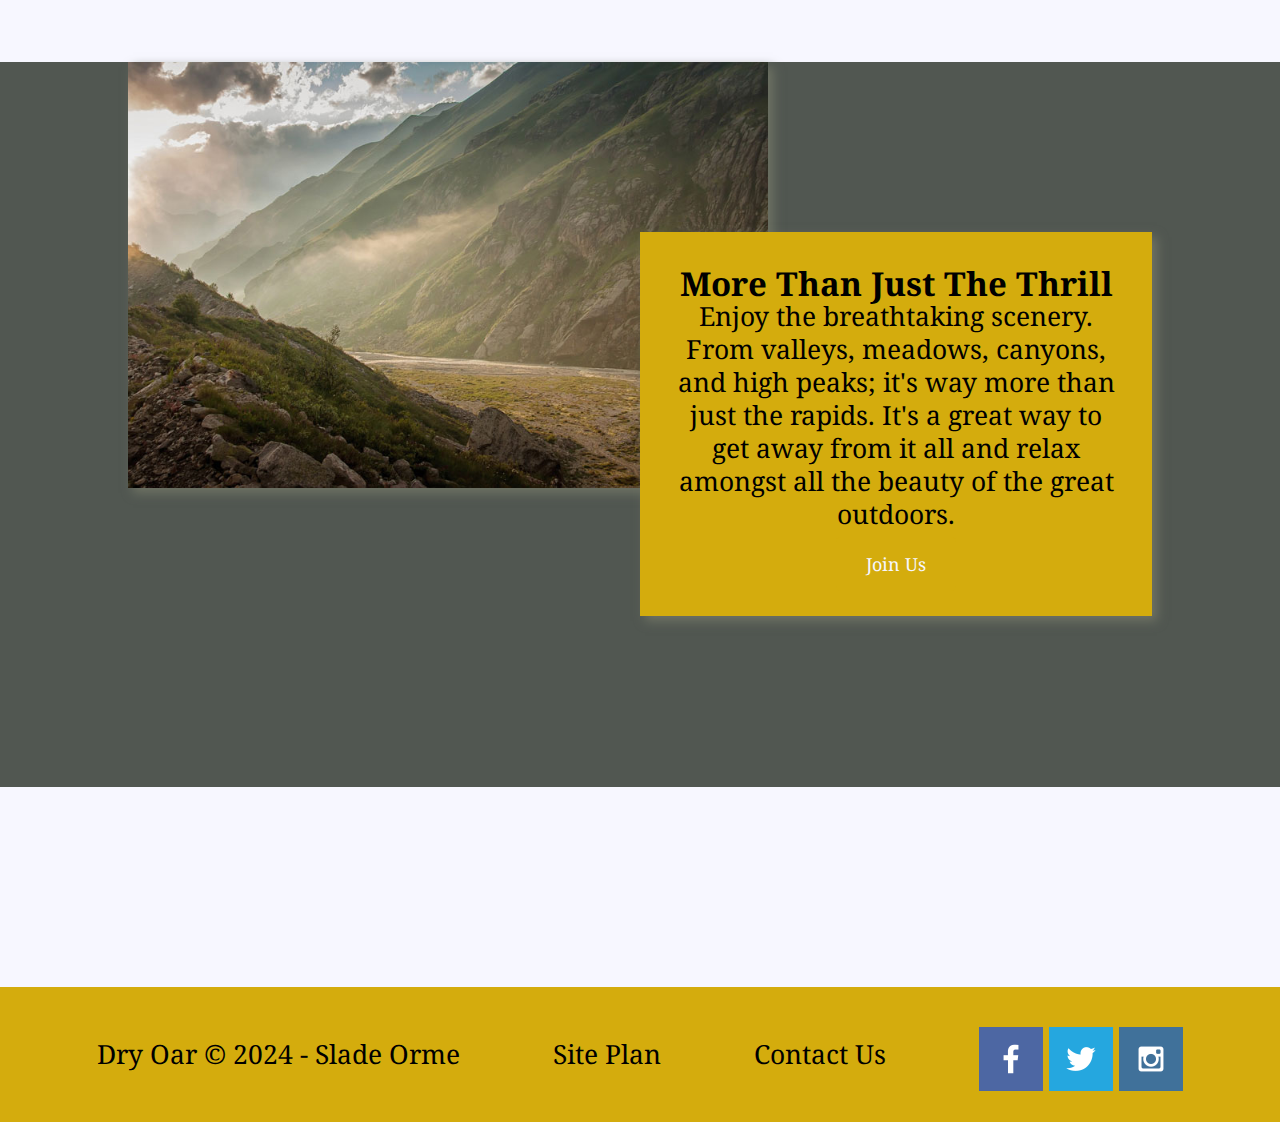
==== commit b9fbf2af: "fix links" ====
--- a/index.html
+++ b/index.html
@@ -4,7 +4,7 @@
     <meta charset="UTF-8">
     <meta name="viewport" content="width=device-width, initial-scale=1.0">
     <title>White Water Rafting</title>
-    <link rel="stylesheet" href="/wwr/styles/style.css">
+    <link rel="stylesheet" href="wwr/styles/style.css">
 </head>
 <body>
     <div id="content">
@@ -13,10 +13,10 @@
                 <img class="logo" src="wwr/images/logo_1.png" alt="Dry Oar Logo">
             </a>
             <nav>
-                <a href="index.html">Home</a>
-                <a href="#">Page 2</a>
+                <a href="local_rivers.html">Home</a>
+                <a href="#">Rivers</a>
                 <a href="site-plan-rafting.html" target="_blank">Site Plan</a>
-                <a href="contactus.html" target="_blank">Contact Us</a>
+                <a href="index.html" target="_blank">Contact Us</a>
             </nav>
         </header>
         <div id="hero">
--- a/wwr/styles/style.css
+++ b/wwr/styles/style.css
@@ -63,8 +63,10 @@
 #logo_link {
     padding-top: 5px;
     padding-left: 5px;
-    /* justify-self: center;
-    align-self: center; */
+}
+
+.logo {
+    max-width: 100px;
 }
 
 #hero-msg {
@@ -242,6 +244,96 @@
     box-shadow: 5px 5px 10px #6f7364;
 }
 
+.rivers-grid {
+    display: grid;
+    grid-template-columns: 1fr 2fr;
+    grid-template-rows: 1fr 1fr 1fr;
+    gap: 20px;
+    padding: 20px;
+    align-items: center;
+}
+
+.rivers-text {
+    margin: 0;
+    text-align: center;
+}
+
+.rivers-card-img {
+    border: 1px solid #000;
+    width: 100%;
+    transition: transform .5s;
+    box-shadow: 5px 5px 10px #6f7364;
+    margin-top: 100px;
+    margin-bottom: 100px;
+}
+
+.banner-container {
+    position: relative;
+    text-align: center;
+}
+
+.rivers-banner-img {
+    width: 100%;
+    height: auto;
+    display: block;
+}
+
+.banner-text {
+    position: absolute;
+    top: 50%;
+    left: 50%;
+    transform: translate(-50%, -50%);
+    color: white;
+    font-size: 2em;
+    padding: 10px;
+}
+
+
+.river1-card {
+    display: contents;
+}
+
+.river1-card img {
+    grid-column: 1/2;
+    grid-row: 1/2;
+    gap: 50px;
+}
+
+.river1-card p {
+    grid-column: 2/3;
+    grid-row: 1/2;
+}
+
+.river2-card {
+    display: contents;
+}
+
+.river2-card img {
+    grid-column: 1/2;
+    grid-row: 2/3;
+    gap: 50px;
+}
+
+.river2-card p {
+    grid-column: 2/3;
+    grid-row: 2/3;
+}
+
+.river3-card {
+    display: contents;
+}
+
+.river3-card img {
+    grid-column: 1/2;
+    grid-row: 3/4;
+    gap: 50px;
+}
+
+.river3-card p {
+    grid-column: 2/3;
+    grid-row: 3/4;
+}
+
 @media screen and (max-width: 900px) {
     #hero, .home-grid {
         display: block;
